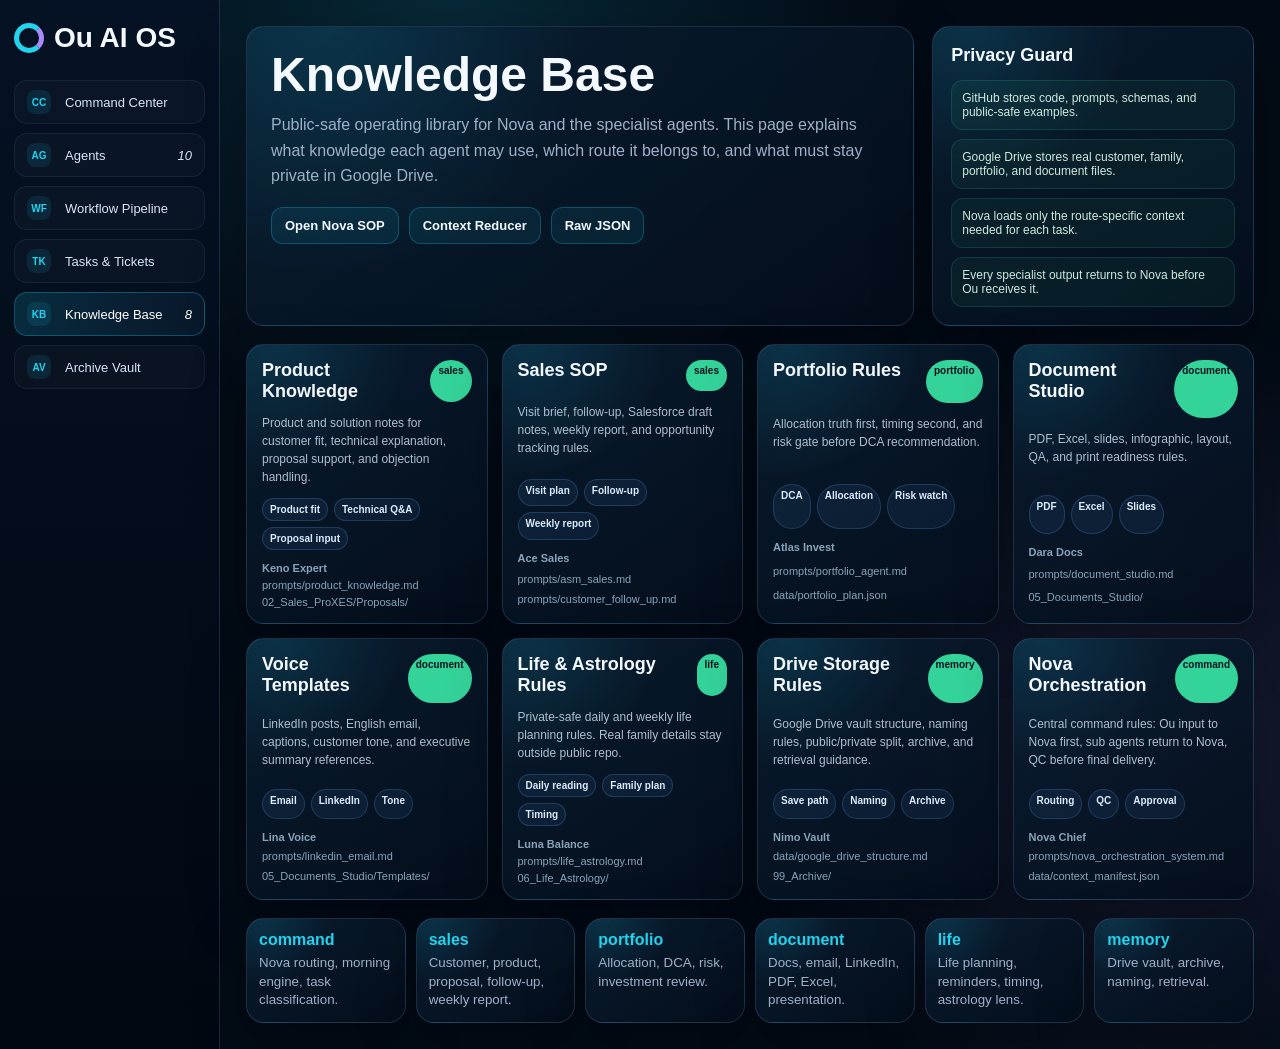
==== knowledge.html @ ec050881 "Add dedicated office pages" ====
<!doctype html>
<html lang="en">
  <head>
    <meta charset="utf-8" />
    <meta name="viewport" content="width=device-width, initial-scale=1" />
    <title>Ou AI Command Office - Knowledge Base</title>
    <style>
      :root {
        color-scheme: dark;
        --bg: #030b16;
        --panel: #071525;
        --line: rgba(119, 171, 217, 0.2);
        --text: #f4f8ff;
        --muted: #9fb1c8;
        --cyan: #22d3ee;
        --green: #34d399;
        --blue: #60a5fa;
        --purple: #a78bfa;
        --gold: #f59e0b;
      }
      * { box-sizing: border-box; }
      body {
        margin: 0;
        min-height: 100vh;
        color: var(--text);
        background:
          radial-gradient(circle at 35% 0%, rgba(32, 220, 255, 0.14), transparent 34%),
          radial-gradient(circle at 90% 70%, rgba(167, 139, 250, 0.13), transparent 30%),
          var(--bg);
        font-family: Inter, "Segoe UI", Arial, sans-serif;
      }
      a { color: inherit; text-decoration: none; }
      .shell {
        min-height: 100vh;
        display: grid;
        grid-template-columns: 220px minmax(0, 1fr);
      }
      .side {
        padding: 22px 14px;
        border-right: 1px solid var(--line);
        background: linear-gradient(180deg, rgba(5, 18, 36, 0.98), rgba(2, 8, 18, 0.98));
      }
      .brand {
        display: flex;
        align-items: center;
        gap: 10px;
        margin-bottom: 26px;
        font-size: 28px;
        font-weight: 900;
      }
      .brand-mark {
        width: 30px;
        height: 30px;
        border: 5px solid var(--cyan);
        border-right-color: var(--purple);
        border-radius: 50%;
      }
      .menu {
        display: grid;
        gap: 9px;
      }
      .menu a {
        display: grid;
        grid-template-columns: 28px 1fr auto;
        align-items: center;
        gap: 10px;
        min-height: 44px;
        padding: 9px 12px;
        border: 1px solid rgba(119, 171, 217, 0.1);
        border-radius: 13px;
        color: #d7e6fb;
        background: rgba(255, 255, 255, 0.025);
        font-size: 13px;
      }
      .menu a.active,
      .menu a:hover {
        border-color: rgba(32, 220, 255, 0.28);
        color: white;
        background: linear-gradient(90deg, rgba(32, 220, 255, 0.14), rgba(96, 165, 250, 0.06));
      }
      .icon {
        display: grid;
        place-items: center;
        width: 24px;
        height: 24px;
        border-radius: 8px;
        color: var(--cyan);
        background: rgba(32, 220, 255, 0.1);
        font-size: 10px;
        font-weight: 900;
      }
      .main {
        min-width: 0;
        padding: 26px;
      }
      .hero {
        display: grid;
        grid-template-columns: minmax(0, 1.35fr) minmax(280px, 0.65fr);
        gap: 18px;
        margin-bottom: 18px;
      }
      .hero-card,
      .guard-card,
      .kb-card,
      .route-card {
        border: 1px solid var(--line);
        border-radius: 18px;
        background:
          radial-gradient(circle at 12% 0%, rgba(32, 220, 255, 0.12), transparent 38%),
          linear-gradient(145deg, rgba(10, 30, 51, 0.86), rgba(4, 14, 27, 0.92));
        box-shadow: 0 22px 58px rgba(0, 0, 0, 0.28);
      }
      .hero-card {
        padding: 24px;
      }
      h1, h2, h3, p { margin: 0; }
      h1 { font-size: clamp(30px, 4vw, 48px); line-height: 1.02; }
      .hero-card p {
        max-width: 760px;
        margin-top: 12px;
        color: var(--muted);
        line-height: 1.6;
      }
      .hero-actions {
        display: flex;
        flex-wrap: wrap;
        gap: 10px;
        margin-top: 18px;
      }
      .hero-actions a {
        padding: 10px 13px;
        border: 1px solid rgba(32, 220, 255, 0.24);
        border-radius: 12px;
        background: rgba(32, 220, 255, 0.08);
        font-weight: 800;
        font-size: 13px;
      }
      .guard-card {
        padding: 18px;
      }
      .guard-card h2 { font-size: 18px; }
      .guard-card ul {
        display: grid;
        gap: 9px;
        margin: 14px 0 0;
        padding: 0;
        list-style: none;
      }
      .guard-card li {
        padding: 10px;
        border: 1px solid rgba(52, 211, 153, 0.16);
        border-radius: 12px;
        color: #cdeadd;
        background: rgba(52, 211, 153, 0.06);
        font-size: 12px;
      }
      .grid {
        display: grid;
        grid-template-columns: repeat(4, minmax(0, 1fr));
        gap: 14px;
      }
      .kb-card {
        min-height: 238px;
        padding: 15px;
        display: grid;
        gap: 12px;
      }
      .kb-card header {
        display: flex;
        justify-content: space-between;
        gap: 10px;
      }
      .kb-card h2 { font-size: 18px; }
      .owner {
        width: max-content;
        padding: 5px 8px;
        border-radius: 999px;
        color: #06111f;
        background: var(--green);
        font-size: 10px;
        font-weight: 900;
      }
      .kb-card p {
        color: #aebfd1;
        font-size: 12px;
        line-height: 1.5;
      }
      .chips {
        display: flex;
        flex-wrap: wrap;
        gap: 6px;
      }
      .chips span {
        padding: 5px 7px;
        border: 1px solid rgba(96, 165, 250, 0.22);
        border-radius: 999px;
        color: #dcecff;
        background: rgba(96, 165, 250, 0.08);
        font-size: 10px;
        font-weight: 800;
      }
      .sources {
        display: grid;
        gap: 5px;
        color: #88a4bb;
        font-size: 11px;
      }
      .routes {
        display: grid;
        grid-template-columns: repeat(6, minmax(0, 1fr));
        gap: 10px;
        margin-top: 18px;
      }
      .route-card {
        padding: 12px;
      }
      .route-card strong {
        display: block;
        color: var(--cyan);
      }
      .route-card small {
        display: block;
        margin-top: 5px;
        color: var(--muted);
        line-height: 1.4;
      }
      @media (max-width: 1180px) {
        .shell { grid-template-columns: 78px minmax(0, 1fr); }
        .brand span, .menu span:not(.icon), .menu em { display: none; }
        .menu a { grid-template-columns: 1fr; justify-items: center; }
        .hero { grid-template-columns: 1fr; }
        .grid { grid-template-columns: repeat(2, minmax(0, 1fr)); }
        .routes { grid-template-columns: repeat(3, minmax(0, 1fr)); }
      }
      @media (max-width: 720px) {
        .shell { display: block; }
        .side { position: sticky; top: 0; z-index: 3; display: flex; gap: 12px; overflow-x: auto; padding: 12px; }
        .brand { margin: 0; min-width: 120px; }
        .menu { display: flex; }
        .menu a { min-width: 56px; }
        .main { padding: 16px; }
        .grid, .routes { grid-template-columns: 1fr; }
      }
    </style>
  </head>
  <body>
    <div class="shell">
      <aside class="side">
        <a class="brand" href="./"><span class="brand-mark"></span><span>Ou AI OS</span></a>
        <nav class="menu" aria-label="Office navigation">
          <a href="./"><span class="icon">CC</span><span>Command Center</span></a>
          <a href="./team"><span class="icon">AG</span><span>Agents</span><em>10</em></a>
          <a href="./workflow"><span class="icon">WF</span><span>Workflow Pipeline</span></a>
          <a href="./tasks"><span class="icon">TK</span><span>Tasks & Tickets</span></a>
          <a class="active" href="./knowledge"><span class="icon">KB</span><span>Knowledge Base</span><em>8</em></a>
          <a href="https://drive.google.com/drive/folders/1uDn-U5ZFm7yRhoUu9gvdvu2xy3UGS_lU?usp=sharing" target="_blank" rel="noopener"><span class="icon">AV</span><span>Archive Vault</span></a>
        </nav>
      </aside>
      <main class="main">
        <section class="hero">
          <article class="hero-card">
            <h1>Knowledge Base</h1>
            <p>Public-safe operating library for Nova and the specialist agents. This page explains what knowledge each agent may use, which route it belongs to, and what must stay private in Google Drive.</p>
            <div class="hero-actions">
              <a href="./docs/nova_orchestration_sop.md">Open Nova SOP</a>
              <a href="./docs/nova_context_reducer.md">Context Reducer</a>
              <a href="./data/knowledge_base.json">Raw JSON</a>
            </div>
          </article>
          <aside class="guard-card">
            <h2>Privacy Guard</h2>
            <ul>
              <li>GitHub stores code, prompts, schemas, and public-safe examples.</li>
              <li>Google Drive stores real customer, family, portfolio, and document files.</li>
              <li>Nova loads only the route-specific context needed for each task.</li>
              <li>Every specialist output returns to Nova before Ou receives it.</li>
            </ul>
          </aside>
        </section>
        <section class="grid" id="kbGrid"></section>
        <section class="routes" id="routeGrid"></section>
      </main>
    </div>
    <script>
      const categories = [
        ["Product Knowledge", "Keno Expert", "sales", "Product and solution notes for customer fit, technical explanation, proposal support, and objection handling.", ["Product fit", "Technical Q&A", "Proposal input"], ["prompts/product_knowledge.md", "02_Sales_ProXES/Proposals/"]],
        ["Sales SOP", "Ace Sales", "sales", "Visit brief, follow-up, Salesforce draft notes, weekly report, and opportunity tracking rules.", ["Visit plan", "Follow-up", "Weekly report"], ["prompts/asm_sales.md", "prompts/customer_follow_up.md"]],
        ["Portfolio Rules", "Atlas Invest", "portfolio", "Allocation truth first, timing second, and risk gate before DCA recommendation.", ["DCA", "Allocation", "Risk watch"], ["prompts/portfolio_agent.md", "data/portfolio_plan.json"]],
        ["Document Studio", "Dara Docs", "document", "PDF, Excel, slides, infographic, layout, QA, and print readiness rules.", ["PDF", "Excel", "Slides"], ["prompts/document_studio.md", "05_Documents_Studio/"]],
        ["Voice Templates", "Lina Voice", "document", "LinkedIn posts, English email, captions, customer tone, and executive summary references.", ["Email", "LinkedIn", "Tone"], ["prompts/linkedin_email.md", "05_Documents_Studio/Templates/"]],
        ["Life & Astrology Rules", "Luna Balance", "life", "Private-safe daily and weekly life planning rules. Real family details stay outside public repo.", ["Daily reading", "Family plan", "Timing"], ["prompts/life_astrology.md", "06_Life_Astrology/"]],
        ["Drive Storage Rules", "Nimo Vault", "memory", "Google Drive vault structure, naming rules, public/private split, archive, and retrieval guidance.", ["Save path", "Naming", "Archive"], ["data/google_drive_structure.md", "99_Archive/"]],
        ["Nova Orchestration", "Nova Chief", "command", "Central command rules: Ou input to Nova first, sub agents return to Nova, QC before final delivery.", ["Routing", "QC", "Approval"], ["prompts/nova_orchestration_system.md", "data/context_manifest.json"]]
      ];
      const routes = [
        ["command", "Nova routing, morning engine, task classification."],
        ["sales", "Customer, product, proposal, follow-up, weekly report."],
        ["portfolio", "Allocation, DCA, risk, investment review."],
        ["document", "Docs, email, LinkedIn, PDF, Excel, presentation."],
        ["life", "Life planning, reminders, timing, astrology lens."],
        ["memory", "Drive vault, archive, naming, retrieval."]
      ];
      document.querySelector("#kbGrid").innerHTML = categories.map((item) => `
        <article class="kb-card">
          <header><h2>${item[0]}</h2><span class="owner">${item[2]}</span></header>
          <p>${item[3]}</p>
          <div class="chips">${item[4].map((chip) => `<span>${chip}</span>`).join("")}</div>
          <div class="sources"><strong>${item[1]}</strong>${item[5].map((source) => `<span>${source}</span>`).join("")}</div>
        </article>
      `).join("");
      document.querySelector("#routeGrid").innerHTML = routes.map((route) => `
        <article class="route-card"><strong>${route[0]}</strong><small>${route[1]}</small></article>
      `).join("");
    </script>
  </body>
</html>
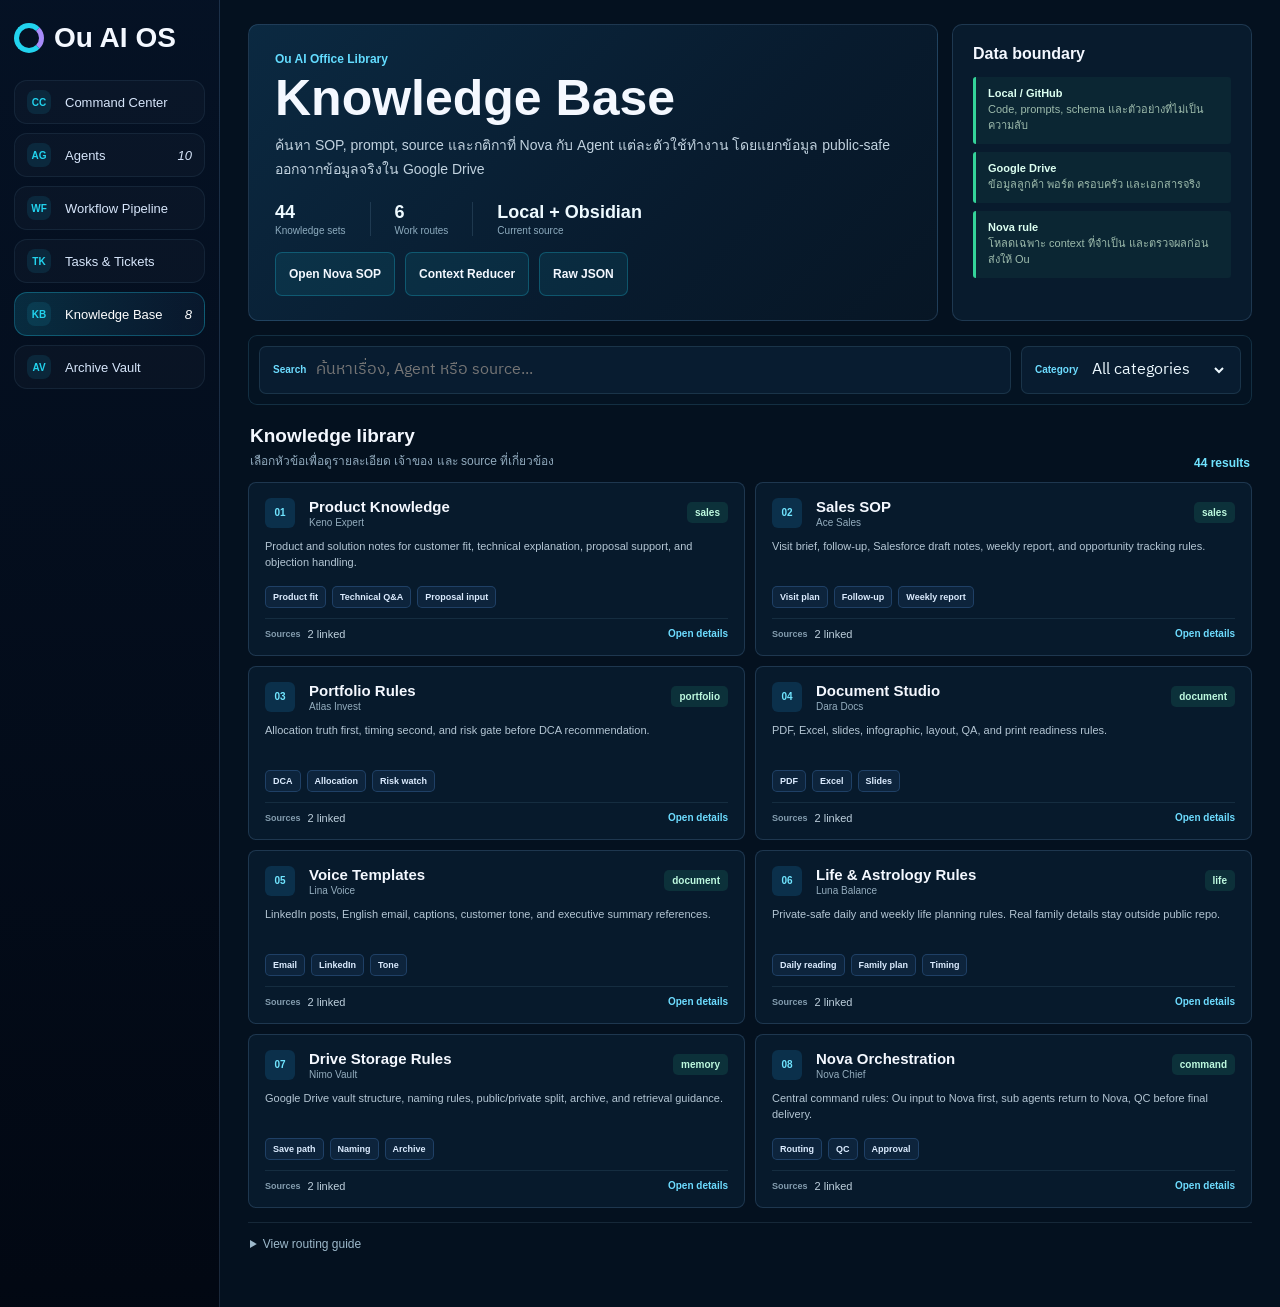
==== commit f361c4c2: "Improve UX and add Obsidian OpenRouter support" ====
--- a/knowledge.html
+++ b/knowledge.html
@@ -211,6 +211,9 @@
         gap: 10px;
         margin-top: 18px;
       }
+      .synced-section { margin-top: 18px; }
+      .synced-heading { margin-bottom: 12px; }
+      .synced-heading p { margin-top: 6px; color: var(--muted); }
       .route-card {
         padding: 12px;
       }
@@ -242,8 +245,9 @@
         .grid, .routes { grid-template-columns: 1fr; }
       }
     </style>
+    <link rel="stylesheet" href="./ui-polish.css" />
   </head>
-  <body>
+  <body class="knowledge-page">
     <div class="shell">
       <aside class="side">
         <a class="brand" href="./"><span class="brand-mark"></span><span>Ou AI OS</span></a>
@@ -259,8 +263,10 @@
       <main class="main">
         <section class="hero">
           <article class="hero-card">
+            <span class="page-kicker">Ou AI Office Library</span>
             <h1>Knowledge Base</h1>
-            <p>Public-safe operating library for Nova and the specialist agents. This page explains what knowledge each agent may use, which route it belongs to, and what must stay private in Google Drive.</p>
+            <p>ค้นหา SOP, prompt, source และกติกาที่ Nova กับ Agent แต่ละตัวใช้ทำงาน โดยแยกข้อมูล public-safe ออกจากข้อมูลจริงใน Google Drive</p>
+            <div class="kb-summary"><div><strong id="knowledgeTotal">8</strong><span>Knowledge sets</span></div><div><strong>6</strong><span>Work routes</span></div><div><strong id="knowledgeSource">Local</strong><span>Current source</span></div></div>
             <div class="hero-actions">
               <a href="./docs/nova_orchestration_sop.md">Open Nova SOP</a>
               <a href="./docs/nova_context_reducer.md">Context Reducer</a>
@@ -268,17 +274,26 @@
             </div>
           </article>
           <aside class="guard-card">
-            <h2>Privacy Guard</h2>
+            <h2>Data boundary</h2>
             <ul>
-              <li>GitHub stores code, prompts, schemas, and public-safe examples.</li>
-              <li>Google Drive stores real customer, family, portfolio, and document files.</li>
-              <li>Nova loads only the route-specific context needed for each task.</li>
-              <li>Every specialist output returns to Nova before Ou receives it.</li>
+              <li><strong>Local / GitHub</strong><span>Code, prompts, schema และตัวอย่างที่ไม่เป็นความลับ</span></li>
+              <li><strong>Google Drive</strong><span>ข้อมูลลูกค้า พอร์ต ครอบครัว และเอกสารจริง</span></li>
+              <li><strong>Nova rule</strong><span>โหลดเฉพาะ context ที่จำเป็น และตรวจผลก่อนส่งให้ Ou</span></li>
             </ul>
           </aside>
         </section>
+        <section class="kb-tools" aria-label="Knowledge filters"><label class="kb-search"><span>Search</span><input id="kbSearch" type="search" placeholder="ค้นหาเรื่อง, Agent หรือ source..." aria-label="Search knowledge" /></label><label class="kb-select"><span>Category</span><select id="kbFilter" aria-label="Filter knowledge category"><option value="all">All categories</option><option value="command">Command</option><option value="sales">Sales</option><option value="portfolio">Portfolio</option><option value="document">Document</option><option value="life">Life</option><option value="memory">Memory</option></select></label></section>
+        <div class="kb-results-head"><div><h2>Knowledge library</h2><p>เลือกหัวข้อเพื่อดูรายละเอียด เจ้าของ และ source ที่เกี่ยวข้อง</p></div><strong id="kbResultCount">8 results</strong></div>
         <section class="grid" id="kbGrid"></section>
-        <section class="routes" id="routeGrid"></section>
+        <details class="route-section"><summary>View routing guide</summary><section class="routes" id="routeGrid"></section></details>
+        <section class="synced-section" hidden>
+          <div class="synced-heading">
+            <h2>Synced from Obsidian</h2>
+            <p id="obsidianSyncStatus">Loading public-safe notes...</p>
+          </div>
+          <div class="grid" id="obsidianGrid"></div>
+        </section>
+        <dialog id="kbDialog" class="kb-dialog"><button type="button" id="kbDialogClose" aria-label="Close knowledge details">Close</button><div id="kbDialogBody"></div></dialog>
       </main>
     </div>
     <script>
@@ -292,6 +307,7 @@
         ["Drive Storage Rules", "Nimo Vault", "memory", "Google Drive vault structure, naming rules, public/private split, archive, and retrieval guidance.", ["Save path", "Naming", "Archive"], ["data/google_drive_structure.md", "99_Archive/"]],
         ["Nova Orchestration", "Nova Chief", "command", "Central command rules: Ou input to Nova first, sub agents return to Nova, QC before final delivery.", ["Routing", "QC", "Approval"], ["prompts/nova_orchestration_system.md", "data/context_manifest.json"]]
       ];
+      let knowledgeItems = [...categories];
       const routes = [
         ["command", "Nova routing, morning engine, task classification."],
         ["sales", "Customer, product, proposal, follow-up, weekly report."],
@@ -300,17 +316,78 @@
         ["life", "Life planning, reminders, timing, astrology lens."],
         ["memory", "Drive vault, archive, naming, retrieval."]
       ];
-      document.querySelector("#kbGrid").innerHTML = categories.map((item) => `
-        <article class="kb-card">
-          <header><h2>${item[0]}</h2><span class="owner">${item[2]}</span></header>
+      function renderKnowledge() {
+        const query = document.querySelector("#kbSearch").value.trim().toLowerCase();
+        const filter = document.querySelector("#kbFilter").value;
+        const visible = knowledgeItems.filter((item) => (filter === "all" || item[2] === filter) && (!query || item.flat(3).join(" ").toLowerCase().includes(query)));
+        document.querySelector("#kbResultCount").textContent = `${visible.length} result${visible.length === 1 ? "" : "s"}`;
+        document.querySelector("#kbGrid").innerHTML = visible.map((item, index) => `
+        <article class="kb-card" tabindex="0" role="button" data-kb-title="${item[0]}" aria-label="Open ${item[0]} details">
+          <header><span class="kb-index">${String(index + 1).padStart(2, "0")}</span><div><h2>${item[0]}</h2><small>${item[1]}</small></div><span class="owner">${item[2]}</span></header>
           <p>${item[3]}</p>
           <div class="chips">${item[4].map((chip) => `<span>${chip}</span>`).join("")}</div>
-          <div class="sources"><strong>${item[1]}</strong>${item[5].map((source) => `<span>${source}</span>`).join("")}</div>
+          <div class="sources"><strong>Sources</strong><span>${item[5].length} linked</span><b>Open details</b></div>
         </article>
-      `).join("");
+        `).join("") || '<p class="empty-state">No matching knowledge found.</p>';
+        document.querySelectorAll("[data-kb-title]").forEach((card) => {
+          const open = () => {
+            const item = knowledgeItems.find((entry) => entry[0] === card.dataset.kbTitle);
+            document.querySelector("#kbDialogBody").innerHTML = `<h2>${item[0]}</h2><p>${item[3]}</p><h3>Owner</h3><p>${item[1]}</p><h3>Sources</h3><p>${item[5].join("<br>")}</p>`;
+            document.querySelector("#kbDialog").showModal();
+          };
+          card.addEventListener("click", open);
+          card.addEventListener("keydown", (event) => { if (event.key === "Enter" || event.key === " ") open(); });
+        });
+      }
+      document.querySelector("#kbSearch").addEventListener("input", renderKnowledge);
+      document.querySelector("#kbFilter").addEventListener("change", renderKnowledge);
+      document.querySelector("#kbDialogClose").addEventListener("click", () => document.querySelector("#kbDialog").close());
+      renderKnowledge();
       document.querySelector("#routeGrid").innerHTML = routes.map((route) => `
         <article class="route-card"><strong>${route[0]}</strong><small>${route[1]}</small></article>
       `).join("");
+
+      function escapeHtml(value) {
+        return String(value ?? "").replace(/[&<>"']/g, (character) => ({
+          "&": "&amp;", "<": "&lt;", ">": "&gt;", '"': "&quot;", "'": "&#039;"
+        })[character]);
+      }
+
+      async function loadObsidianKnowledge() {
+        const status = document.querySelector("#obsidianSyncStatus");
+        const grid = document.querySelector("#obsidianGrid");
+        try {
+          const response = await fetch("./data/obsidian_knowledge.json", { cache: "no-store" });
+          if (!response.ok) throw new Error(`HTTP ${response.status}`);
+          const payload = await response.json();
+          status.textContent = `${payload.count} public-safe notes synced at ${new Date(payload.generated_utc).toLocaleString()}`;
+          const obsidianItems = payload.notes.map((note) => [
+            note.title,
+            "Obsidian Vault",
+            ({ Agents: "command", Knowledge: "memory", Operations: "command", Prompts: "command", Reference: "memory" })[note.section] || "memory",
+            note.summary,
+            note.tags || [],
+            [note.vault_path]
+          ]);
+          knowledgeItems = [...categories, ...obsidianItems];
+          document.querySelector("#knowledgeTotal").textContent = knowledgeItems.length;
+          document.querySelector("#knowledgeSource").textContent = "Local + Obsidian";
+          renderKnowledge();
+          grid.innerHTML = payload.notes.map((note) => `
+            <article class="kb-card">
+              <header><h2>${escapeHtml(note.title)}</h2><span class="owner">${escapeHtml(note.section)}</span></header>
+              <p>${escapeHtml(note.summary)}</p>
+              <div class="chips">${(note.tags || []).map((tag) => `<span>${escapeHtml(tag)}</span>`).join("")}</div>
+              <div class="sources"><strong>Obsidian</strong><span>${escapeHtml(note.vault_path)}</span></div>
+            </article>
+          `).join("");
+        } catch (error) {
+          status.textContent = "No Obsidian export found. Run sync-obsidian.cmd on the office computer.";
+          grid.innerHTML = "";
+        }
+      }
+
+      loadObsidianKnowledge();
     </script>
   </body>
 </html>
--- a/ui-polish.css
+++ b/ui-polish.css
@@ -0,0 +1,792 @@
+@import url('https://fonts.googleapis.com/css2?family=IBM+Plex+Sans+Thai:wght@400;500;600;700&display=swap');
+/* Shared local polish for the Ou AI OS pages. */
+html {
+  background: #030b16;
+}
+
+body, button, input, textarea, select { font-family: "IBM Plex Sans Thai", Inter, system-ui, sans-serif !important; }
+.nova-chat-head-actions { display:flex; align-items:center; gap:8px; }
+.nova-chat-head-actions button, .nova-chat-actions button { min-height:44px; border:1px solid rgba(72,201,255,.28); border-radius:8px; background:#0a2942; color:#e9f8ff; padding:8px 11px; font:inherit; cursor:pointer; }
+.nova-route-meta { display:flex; flex-wrap:wrap; gap:6px; color:#b7cada; font-size:11px; }
+.nova-route-meta span { padding:5px 7px; border:1px solid rgba(124,171,204,.18); border-radius:6px; background:rgba(255,255,255,.035); }
+.nova-chat-actions { display:grid; grid-template-columns:repeat(2,minmax(0,1fr)); gap:7px; }
+.nova-chat-actions[hidden] { display:none; }
+.scene-name-fix::after { content:""; position:absolute; inset:-10px -14px; }
+.os-feed article:nth-child(n+4) { display:none; }
+.os-menu [data-action-title="Data & Insights"], .os-menu [data-action-title="Calendar"], .os-menu [data-action-title="Settings"] { display:none !important; }
+.os-feed p, .subtitle, .team-card p, .task p, .step p { color:#b7c8d8 !important; }
+.kb-tools, .task-tools { display:flex; gap:10px; margin:0 0 16px; }
+.kb-tools input, .kb-tools select, .task-tools button, .task select { min-height:44px; border:1px solid var(--ux-border); border-radius:8px; background:#091b2e; color:#eaf7ff; padding:9px 12px; font:inherit; }
+.kb-tools input { flex:1; min-width:0; }
+.kb-card[role="button"] { cursor:pointer; }
+.kb-dialog { width:min(560px,calc(100% - 28px)); border:1px solid rgba(78,202,255,.3); border-radius:10px; background:#071729; color:#eef9ff; padding:22px; box-shadow:0 30px 80px #000; }
+.kb-dialog::backdrop { background:rgba(0,0,0,.72); }
+.kb-dialog > button { float:right; min-height:44px; border:1px solid var(--ux-border); border-radius:8px; background:#0a2942; color:#fff; padding:8px 12px; }
+.empty-state { color:var(--ux-muted); padding:24px; }
+.task-tools button.active { border-color:#38c9ff; background:#0d3655; }
+.task select { width:100%; margin-top:4px; }
+.flow-state { display:inline-flex; margin-top:10px; color:#7ee7c5; font-weight:700; text-transform:none; }
+
+/* Knowledge workspace */
+.knowledge-page { background:#04111f; }
+.knowledge-page .main { max-width:1480px; margin:0 auto; padding:24px 28px 40px; }
+.knowledge-page .hero { grid-template-columns:minmax(0,1.5fr) minmax(300px,.5fr); gap:14px; margin-bottom:14px; }
+.knowledge-page .hero-card, .knowledge-page .guard-card { border-radius:10px; box-shadow:none; }
+.knowledge-page .hero-card { padding:24px 26px; background:linear-gradient(135deg,#0b2941,#081b2e 62%,#071625); }
+.knowledge-page .page-kicker { color:#63dcff; font-size:12px; font-weight:700; }
+.knowledge-page h1 { margin-top:6px; font-size:clamp(32px,4vw,50px) !important; letter-spacing:0; }
+.knowledge-page .hero-card > p { max-width:780px; margin-top:10px; font-size:14px; line-height:1.7; color:#c1d2df; }
+.knowledge-page .hero-actions { margin-top:16px; }
+.knowledge-page .hero-actions a { min-height:44px; display:inline-flex; align-items:center; border-radius:7px; font-size:12px; }
+.kb-summary { display:flex; gap:24px; margin-top:20px; }
+.kb-summary div { display:grid; gap:2px; padding-right:24px; border-right:1px solid rgba(142,188,216,.16); }
+.kb-summary div:last-child { border-right:0; }
+.kb-summary strong { color:#eefaff; font-size:18px; }
+.kb-summary span { color:#8eacbf; font-size:10px; }
+.knowledge-page .guard-card { padding:20px; background:#081b2d; }
+.knowledge-page .guard-card h2 { font-size:16px; }
+.knowledge-page .guard-card ul { gap:8px; }
+.knowledge-page .guard-card li { display:grid; gap:3px; padding:10px 12px; border:0; border-left:3px solid #34d399; border-radius:3px; background:rgba(52,211,153,.055); }
+.knowledge-page .guard-card li strong { color:#dcfff1; font-size:11px; }
+.knowledge-page .guard-card li span { color:#9dbbac; font-size:11px; line-height:1.45; }
+.knowledge-page .kb-tools { position:sticky; top:10px; z-index:15; display:grid; grid-template-columns:minmax(0,1fr) 220px; gap:10px; margin:0 0 20px; padding:10px; border:1px solid rgba(91,171,212,.18); border-radius:9px; background:rgba(5,20,35,.96); backdrop-filter:blur(16px); }
+.kb-search, .kb-select { display:grid; grid-template-columns:auto minmax(0,1fr); align-items:center; gap:10px; min-height:48px; padding:0 13px; border:1px solid rgba(120,174,207,.16); border-radius:7px; background:#081c30; }
+.kb-search > span, .kb-select > span { color:#6ddcff; font-size:10px; font-weight:700; }
+.kb-search input, .kb-select select { width:100%; min-height:44px; padding:0; border:0; outline:0; color:#edf9ff; background:transparent; }
+.kb-results-head { display:flex; align-items:end; justify-content:space-between; gap:20px; margin:0 2px 12px; }
+.kb-results-head h2 { font-size:19px; }
+.kb-results-head p { margin-top:4px; color:#91aabd; font-size:12px; }
+.kb-results-head > strong { color:#70e3ff; font-size:12px; }
+.knowledge-page #kbGrid { grid-template-columns:repeat(2,minmax(0,1fr)); gap:10px; }
+.knowledge-page .kb-card { min-height:0; padding:15px 16px; gap:10px; border-radius:8px; box-shadow:none; background:#071a2c; transition:border-color .18s ease,background .18s ease; }
+.knowledge-page .kb-card:hover, .knowledge-page .kb-card:focus-visible { transform:none; border-color:rgba(58,205,255,.55); background:#0a2237; }
+.knowledge-page .kb-card header { display:grid; grid-template-columns:34px minmax(0,1fr) auto; align-items:center; }
+.kb-index { display:grid; place-items:center; width:30px; height:30px; border-radius:6px; color:#70e5ff; background:#0b304b; font-size:10px; font-weight:700; }
+.knowledge-page .kb-card h2 { font-size:15px; }
+.knowledge-page .kb-card header small { display:block; margin-top:2px; color:#94adbe; font-size:10px; }
+.knowledge-page .owner { border-radius:5px; color:#bdf9df; background:rgba(52,211,153,.12); text-transform:none; }
+.knowledge-page .kb-card p { min-height:38px; color:#b4c6d4; font-size:11px; }
+.knowledge-page .chips span { border-radius:5px; font-size:9px; }
+.knowledge-page .sources { display:flex; align-items:center; gap:7px; padding-top:9px; border-top:1px solid rgba(127,176,207,.12); }
+.knowledge-page .sources strong { color:#849daf; font-size:9px; }
+.knowledge-page .sources span { color:#bed0dd; }
+.knowledge-page .sources b { margin-left:auto; color:#6ddcff; font-size:10px; }
+.route-section { margin-top:14px; border-top:1px solid rgba(132,175,202,.14); }
+.route-section summary { min-height:44px; padding:14px 2px; color:#9db9cb; font-size:12px; cursor:pointer; }
+.knowledge-page .routes { margin-top:0; }
+.knowledge-page .synced-section { padding-top:8px; border-top:1px solid rgba(132,175,202,.14); }
+button:focus-visible, a:focus-visible, input:focus-visible, textarea:focus-visible, select:focus-visible { outline:3px solid #38c9ff !important; outline-offset:2px; }
+
+@media (max-width: 760px) {
+  .knowledge-page .main { padding:12px 12px 86px !important; }
+  .knowledge-page .hero { display:block; }
+  .knowledge-page .hero-card { padding:18px; }
+  .knowledge-page .hero-card > p { font-size:12px; line-height:1.55; }
+  .knowledge-page .page-kicker { font-size:10px; }
+  .knowledge-page h1 { font-size:34px !important; }
+  .knowledge-page .hero-actions { display:grid; grid-template-columns:1fr 1fr; }
+  .knowledge-page .hero-actions a:last-child { display:none; }
+  .kb-summary { gap:12px; }
+  .kb-summary div { flex:1; padding-right:10px; }
+  .kb-summary strong { font-size:15px; }
+  .knowledge-page .guard-card { margin-top:10px; padding:13px; }
+  .knowledge-page .guard-card ul { grid-template-columns:1fr; }
+  .knowledge-page .guard-card li:nth-child(n+3) { display:none; }
+  .kb-tools { position:sticky; top:8px; z-index:20; padding:8px; background:#061426; border-radius:8px; }
+  .knowledge-page .kb-tools { grid-template-columns:1fr; gap:7px; margin-top:12px; }
+  .kb-search, .kb-select { grid-template-columns:62px minmax(0,1fr); }
+  .knowledge-page .kb-results-head { align-items:start; }
+  .knowledge-page .kb-results-head p { display:none; }
+  .knowledge-page #kbGrid { grid-template-columns:1fr !important; }
+  .knowledge-page .kb-card { padding:13px; }
+  .knowledge-page .kb-card p { min-height:0; }
+  .knowledge-page .chips { display:none; }
+  .knowledge-page .route-section, .knowledge-page .synced-section { display:none; }
+  .task-tools { overflow-x:auto; padding-bottom:4px; }
+  .task-tools button { flex:0 0 auto; }
+  .office-scene { min-height: clamp(300px, 76vw, 390px) !important; overflow:hidden; }
+  .office-scene-image { width:112% !important; max-width:none !important; margin-left:-6%; }
+  .scene-name-fix { min-height:34px !important; font-size:10px !important; }
+  .scene-name-fix::after { inset:-14px -18px; }
+  .nova-chat-card.chat-expanded { position:fixed !important; inset:12px 10px 70px !important; z-index:9999; margin:0 !important; display:grid; grid-template-rows:auto auto 1fr auto auto; background:#061426 !important; box-shadow:0 0 0 999px rgba(0,0,0,.72),0 20px 70px #000; }
+  .nova-chat-card.chat-expanded .nova-chat-log { max-height:none !important; height:auto; }
+  .nova-chat-card.chat-expanded #novaChatExpand::after { content:" / Close"; }
+  .os-nav { grid-template-columns:repeat(5,minmax(0,1fr)) !important; }
+  .os-nav button { min-height:58px !important; padding:5px 2px !important; display:flex !important; flex-direction:column; justify-content:center; gap:3px; }
+  .os-nav button span { display:block !important; font-size:9px !important; line-height:1.1; }
+  .os-nav button i { font-size:11px; }
+  .os-nav button b { display:none !important; }
+  .os-nav button span { position:static !important; visibility:visible !important; opacity:1 !important; width:auto !important; height:auto !important; clip:auto !important; }
+  .os-nav button[data-mobile-label] span { display:none !important; }
+  .os-nav button[data-mobile-label] { position:relative !important; padding-bottom:16px !important; }
+  .os-nav button[data-mobile-label]::after { content:attr(data-mobile-label); position:absolute; left:2px; right:2px; bottom:3px; display:block; color:#b9cddd; font-size:8px; line-height:1; text-align:center; white-space:nowrap; }
+  .os-nav button[data-mobile-label] i { display:none !important; }
+  .os-nav button[data-mobile-label] { padding:8px 2px !important; }
+  .os-nav button[data-mobile-label]::after { position:static; font-size:10px; line-height:1.15; color:#d8e9f7; }
+  .team-card { display:grid !important; grid-template-columns:88px minmax(0,1fr); gap:12px; align-items:center; padding:10px !important; }
+  .team-card img { width:88px !important; height:88px !important; grid-row:1 / span 4; border-radius:10px !important; }
+  .team-card h3, .team-card small, .team-card p, .team-card .skills { grid-column:2; }
+  .team-card p { display:-webkit-box; -webkit-line-clamp:2; -webkit-box-orient:vertical; overflow:hidden; }
+}
+
+@media (prefers-reduced-motion: reduce) {
+  *, *::before, *::after { animation-duration:.01ms !important; animation-iteration-count:1 !important; scroll-behavior:auto !important; transition-duration:.01ms !important; }
+}
+
+:root {
+  --ux-surface: rgba(8, 22, 38, 0.92);
+  --ux-surface-raised: rgba(12, 31, 52, 0.96);
+  --ux-border: rgba(135, 177, 211, 0.16);
+  --ux-muted: #9fb5c9;
+}
+
+body,
+.shell,
+.os-shell,
+.main,
+main,
+section,
+article,
+aside,
+nav,
+div {
+  min-width: 0;
+}
+
+body {
+  font-family: "Leelawadee UI", "Segoe UI", Tahoma, Arial, sans-serif !important;
+}
+
+button,
+a,
+textarea {
+  font: inherit;
+}
+
+button,
+a {
+  -webkit-tap-highlight-color: transparent;
+}
+
+:focus-visible {
+  outline: 2px solid #22d3ee;
+  outline-offset: 3px;
+}
+
+.ux-quick-actions {
+  display: grid;
+  grid-template-columns: repeat(2, minmax(0, 1fr));
+  gap: 8px;
+  margin-top: 14px;
+}
+
+.ux-quick-actions button {
+  display: grid;
+  grid-template-columns: 30px minmax(0, 1fr);
+  gap: 9px;
+  align-items: center;
+  min-height: 58px;
+  padding: 9px;
+  border: 1px solid var(--ux-border);
+  border-radius: 12px;
+  color: #eaf7ff;
+  background: linear-gradient(145deg, rgba(13, 39, 64, 0.9), rgba(5, 18, 32, 0.92));
+  text-align: left;
+  cursor: pointer;
+  transition: transform 160ms ease, border-color 160ms ease, background 160ms ease;
+}
+
+.ux-quick-actions button:hover {
+  transform: translateY(-2px);
+  border-color: rgba(32, 220, 255, 0.42);
+  background: linear-gradient(145deg, rgba(19, 53, 84, 0.96), rgba(7, 24, 42, 0.96));
+}
+
+.ux-quick-actions i {
+  display: grid;
+  place-items: center;
+  width: 30px;
+  height: 30px;
+  border-radius: 9px;
+  color: #06111f;
+  background: #67e8f9;
+  font-size: 9px;
+  font-style: normal;
+  font-weight: 900;
+}
+
+.ux-quick-actions strong,
+.ux-quick-actions small {
+  display: block;
+}
+
+.ux-quick-actions strong {
+  font-size: 11px;
+}
+
+.ux-quick-actions small {
+  margin-top: 3px;
+  color: var(--ux-muted);
+  font-size: 9px;
+}
+
+.ux-section-title {
+  display: flex;
+  align-items: end;
+  justify-content: space-between;
+  gap: 12px;
+  margin-top: 16px;
+}
+
+.ux-section-title span {
+  color: #eff9ff;
+  font-size: 14px;
+  font-weight: 900;
+}
+
+.ux-section-title small {
+  color: var(--ux-muted);
+  font-size: 9px;
+}
+
+.reference-dashboard .os-right {
+  grid-template-rows: auto auto auto auto auto minmax(160px, 1fr) !important;
+}
+
+@media (max-width: 1380px) {
+  body {
+    height: auto !important;
+    min-height: 100vh;
+    overflow-x: hidden !important;
+    overflow-y: auto !important;
+  }
+
+  .page {
+    min-height: 100vh !important;
+    height: auto !important;
+    padding: 0 !important;
+  }
+
+  .page > .topbar,
+  .page > .main,
+  .page > .team-board,
+  .page > .footer {
+    display: none !important;
+  }
+
+  .reference-dashboard {
+    position: relative !important;
+    inset: auto !important;
+    display: block !important;
+    min-height: 100vh;
+    overflow: visible !important;
+    background: #020711;
+  }
+
+  .reference-dashboard .os-shell {
+    width: 100% !important;
+    height: auto !important;
+    min-height: 100vh;
+    display: grid !important;
+    grid-template-columns: 78px minmax(0, 1fr) !important;
+    grid-template-rows: 70px auto auto 64px !important;
+  }
+
+  .reference-dashboard .os-left {
+    grid-column: 1 !important;
+    grid-row: 1 / 5 !important;
+    padding: 16px 10px !important;
+  }
+
+  .reference-dashboard .os-brand {
+    justify-content: center;
+  }
+
+  .reference-dashboard .os-brand > span:last-child,
+  .reference-dashboard .os-menu span,
+  .reference-dashboard .os-menu b,
+  .reference-dashboard .os-left > div:last-child {
+    display: none;
+  }
+
+  .reference-dashboard .os-menu button,
+  .reference-dashboard .os-menu a {
+    grid-template-columns: 1fr !important;
+    justify-items: center;
+    min-height: 46px;
+    padding: 9px !important;
+  }
+
+  .reference-dashboard .os-top {
+    grid-column: 2 !important;
+    grid-row: 1 !important;
+  }
+
+  .reference-dashboard .office-core {
+    grid-column: 2 !important;
+    grid-row: 2 !important;
+    width: 100%;
+    aspect-ratio: 1792 / 1024;
+    min-height: 0;
+  }
+
+  .reference-dashboard .os-right {
+    grid-column: 2 !important;
+    grid-row: 3 !important;
+    min-height: 560px;
+    overflow-y: auto !important;
+    overscroll-behavior: contain;
+  }
+
+  .reference-dashboard .os-feed {
+    max-height: 360px;
+  }
+
+  .reference-dashboard .os-right .nova-chat-card {
+    border: 1px solid rgba(52, 211, 153, 0.24);
+    background: linear-gradient(145deg, rgba(8, 43, 45, 0.9), rgba(4, 20, 31, 0.94));
+  }
+
+  .reference-dashboard .os-right .nova-chat-log {
+    max-height: 220px;
+  }
+
+  .reference-dashboard .os-bottom {
+    grid-column: 2 !important;
+    grid-row: 4 !important;
+  }
+}
+
+@media (max-width: 760px) {
+  .reference-dashboard .os-shell {
+    display: block !important;
+  }
+
+  .reference-dashboard .os-left {
+    position: fixed;
+    left: 0;
+    right: 0;
+    bottom: 0;
+    top: auto;
+    z-index: 30;
+    display: block !important;
+    padding: 8px 10px calc(8px + env(safe-area-inset-bottom)) !important;
+    border-right: 0 !important;
+    border-top: 1px solid rgba(132, 169, 190, 0.16);
+    border-bottom: 0;
+    background: rgba(3, 12, 24, 0.96) !important;
+    backdrop-filter: blur(18px);
+  }
+
+  .reference-dashboard .os-brand {
+    display: none;
+  }
+
+  .reference-dashboard .os-mark {
+    width: 28px;
+    height: 28px;
+    border-width: 4px;
+  }
+
+  .reference-dashboard .os-menu {
+    width: calc(100vw - 20px) !important;
+    display: grid !important;
+    grid-template-columns: repeat(5, minmax(0, 1fr));
+    gap: 4px !important;
+    overflow: visible;
+  }
+
+  .reference-dashboard .os-menu::-webkit-scrollbar {
+    display: none;
+  }
+
+  .reference-dashboard .os-menu button,
+  .reference-dashboard .os-menu a {
+    width: 100%;
+    min-height: 40px;
+    border-radius: 10px;
+    padding: 7px !important;
+  }
+
+  .reference-dashboard .os-menu > :nth-child(n + 6) {
+    display: none;
+  }
+
+  .reference-dashboard .os-menu i {
+    width: 24px;
+    height: 24px;
+  }
+
+  .reference-dashboard .os-top {
+    display: flex !important;
+    min-height: 82px;
+    padding: 14px 16px !important;
+  }
+
+  .reference-dashboard .os-top h1 {
+    font-size: 20px !important;
+  }
+
+  .reference-dashboard .os-top-status {
+    display: none !important;
+  }
+
+  .reference-dashboard .os-top-status > span:not(.os-pill) {
+    display: none;
+  }
+
+  .reference-dashboard .os-pill {
+    padding: 7px 9px !important;
+    font-size: 10px !important;
+  }
+
+  .reference-dashboard .office-core {
+    position: relative;
+    width: 100%;
+    min-height: 246px;
+    aspect-ratio: 1792 / 1024;
+  }
+
+  .reference-dashboard .scene-name-fix {
+    min-width: 0 !important;
+    min-height: 16px !important;
+    padding: 3px 5px !important;
+    border-radius: 5px !important;
+    font-size: 7px !important;
+    box-shadow: 0 2px 7px rgba(0, 0, 0, 0.42) !important;
+  }
+
+  .reference-dashboard .scene-name-fix::before {
+    width: 11px !important;
+    height: 11px !important;
+    margin-right: 3px !important;
+    border-radius: 3px !important;
+    font-size: 6px !important;
+  }
+
+  .reference-dashboard .agent-detail {
+    display: none;
+  }
+
+  .reference-dashboard .os-right {
+    display: block !important;
+    width: 100% !important;
+    max-width: 100% !important;
+    min-height: 0 !important;
+    padding: 16px 12px 18px !important;
+    border-left: 0 !important;
+    border-top: 1px solid rgba(132, 169, 190, 0.16);
+    overflow: hidden !important;
+  }
+
+  .reference-dashboard .os-right > * {
+    width: calc(100vw - 24px) !important;
+    max-width: calc(100vw - 24px) !important;
+  }
+
+  .ux-quick-actions {
+    margin-top: 12px;
+  }
+
+  .reference-dashboard .os-tabs {
+    width: 100%;
+    grid-template-columns: repeat(4, minmax(0, 1fr)) !important;
+    margin: 12px 0 !important;
+  }
+
+  .reference-dashboard .os-tabs button {
+    min-width: 0;
+    padding-inline: 3px;
+    font-size: 9px;
+  }
+
+  .reference-dashboard .os-feed {
+    max-height: none !important;
+    overflow: visible !important;
+  }
+
+  .reference-dashboard .os-feed article:nth-of-type(n + 4) {
+    display: none;
+  }
+
+  .reference-dashboard .os-feed article {
+    grid-template-columns: 40px minmax(0, 1fr) !important;
+  }
+
+  .reference-dashboard .os-feed article > small {
+    grid-column: 2;
+    justify-self: start;
+  }
+
+  .reference-dashboard .os-right .nova-chat-card {
+    width: 100%;
+    max-width: 100%;
+    margin-top: 16px !important;
+    overflow: hidden;
+  }
+
+  .reference-dashboard .os-right .nova-chat-log {
+    max-height: 300px !important;
+  }
+
+  .reference-dashboard .nova-chat-form {
+    width: 100%;
+    grid-template-columns: minmax(0, 1fr) 58px !important;
+  }
+
+  .reference-dashboard .nova-chat-form textarea {
+    width: 100%;
+    min-width: 0;
+    max-width: 100%;
+    resize: vertical;
+  }
+
+  .reference-dashboard .nova-chat-send {
+    width: 58px;
+    min-width: 0;
+    padding-inline: 4px;
+    font-size: 10px;
+  }
+
+  .reference-dashboard .nova-chat-log,
+  .reference-dashboard .chat-bubble {
+    max-width: 100%;
+    overflow-wrap: anywhere;
+  }
+
+  .reference-dashboard .os-bottom {
+    display: grid !important;
+    grid-template-columns: repeat(2, minmax(0, 1fr)) !important;
+    gap: 10px !important;
+    padding: 14px 12px 82px !important;
+  }
+
+  .reference-dashboard .os-metric {
+    min-height: 58px;
+    padding: 10px;
+    border: 1px solid rgba(132, 169, 190, 0.12);
+    border-radius: 12px;
+    background: rgba(255, 255, 255, 0.025);
+  }
+
+  .reference-dashboard .os-metric:last-child {
+    grid-column: 1 / -1;
+  }
+
+  /* Shared secondary-page mobile navigation. */
+  .shell,
+  .os-shell:not(.reference-dashboard .os-shell) {
+    width: 100% !important;
+    overflow-x: hidden;
+  }
+
+  .shell > .side,
+  body > .os-shell > .side {
+    position: fixed !important;
+    left: 0;
+    right: 0;
+    bottom: 0;
+    top: auto;
+    z-index: 30 !important;
+    width: 100%;
+    display: block !important;
+    padding: 8px 10px calc(8px + env(safe-area-inset-bottom)) !important;
+    overflow: hidden !important;
+    border-right: 0 !important;
+    border-top: 1px solid rgba(119, 171, 217, 0.2);
+    border-bottom: 0;
+    background: rgba(3, 12, 24, 0.96) !important;
+    backdrop-filter: blur(18px);
+  }
+
+  .shell > .side .brand,
+  body > .os-shell > .side .brand,
+  .shell > .side .side-card,
+  body > .os-shell > .side .side-card {
+    display: none !important;
+  }
+
+  .shell > .side .menu,
+  body > .os-shell > .side .menu {
+    width: calc(100vw - 20px) !important;
+    display: grid !important;
+    grid-template-columns: repeat(5, minmax(0, 1fr));
+    gap: 4px !important;
+  }
+
+  .shell > .side .menu a,
+  body > .os-shell > .side .menu a {
+    width: 100%;
+    min-width: 0 !important;
+    min-height: 48px;
+    padding: 7px !important;
+    border-radius: 11px !important;
+    display: grid !important;
+    place-items: center;
+    color: #d9eaf7 !important;
+    font-size: 10px !important;
+    line-height: 1.1;
+    text-align: center;
+  }
+
+  .shell > .side .menu > :nth-child(n + 6),
+  body > .os-shell > .side .menu > :nth-child(n + 6) {
+    display: none !important;
+  }
+
+  .shell > .side .menu a span:not(.icon):not(.nav-icon),
+  body > .os-shell > .side .menu a span:not(.icon):not(.nav-icon),
+  .shell > .side .menu em,
+  body > .os-shell > .side .menu em {
+    display: none !important;
+  }
+
+  .shell > .side .menu a .icon,
+  .shell > .side .menu a .nav-icon,
+  body > .os-shell > .side .menu a .icon,
+  body > .os-shell > .side .menu a .nav-icon {
+    display: none !important;
+  }
+
+  .shell > .side .menu a::after,
+  body > .os-shell > .side .menu a::after { display:block; }
+  .shell > .side .menu a:nth-child(1)::after,
+  body > .os-shell > .side .menu a:nth-child(1)::after { content:"Command"; }
+  .shell > .side .menu a:nth-child(2)::after,
+  body > .os-shell > .side .menu a:nth-child(2)::after { content:"Agents"; }
+  .shell > .side .menu a:nth-child(3)::after,
+  body > .os-shell > .side .menu a:nth-child(3)::after { content:"Workflow"; }
+  .shell > .side .menu a:nth-child(4)::after,
+  body > .os-shell > .side .menu a:nth-child(4)::after { content:"Tasks"; }
+  .shell > .side .menu a:nth-child(5)::after,
+  body > .os-shell > .side .menu a:nth-child(5)::after { content:"Knowledge"; }
+
+  .main {
+    width: 100%;
+    padding: 14px 14px 86px !important;
+    overflow-x: hidden;
+  }
+
+  .main > * {
+    width: calc(100vw - 28px) !important;
+    max-width: calc(100vw - 28px) !important;
+  }
+
+  .nova-card p,
+  .brief p,
+  .hero-card p,
+  .kb-card p,
+  .route-card p {
+    max-width: 100%;
+    white-space: normal !important;
+    overflow-wrap: anywhere;
+  }
+
+  .team-hero,
+  .hero,
+  .top,
+  .hero-card,
+  .guard-card,
+  .nova-card,
+  .team-intro,
+  .team-grid,
+  .grid,
+  .routes,
+  .board,
+  .matrix,
+  .pipeline {
+    width: 100% !important;
+    max-width: 100% !important;
+    overflow: hidden;
+  }
+
+  .actions,
+  .hero-actions {
+    width: 100%;
+    display: flex;
+    flex-wrap: wrap;
+  }
+
+  .actions a,
+  .hero-actions a {
+    max-width: 100%;
+    white-space: normal;
+  }
+
+  h1 {
+    font-size: clamp(30px, 10vw, 42px) !important;
+    overflow-wrap: anywhere;
+  }
+
+  p,
+  small,
+  strong,
+  span {
+    overflow-wrap: anywhere;
+  }
+
+  .team-grid,
+  .grid,
+  .routes,
+  .board,
+  .matrix,
+  .pipeline {
+    grid-template-columns: 1fr !important;
+  }
+
+  .team-hero,
+  .hero,
+  .top {
+    grid-template-columns: 1fr !important;
+  }
+
+  .brief-grid,
+  .brief {
+    grid-template-columns: repeat(2, minmax(0, 1fr)) !important;
+  }
+
+  .kb-card,
+  .route-card,
+  .task,
+  .step,
+  .agent-card,
+  .member-card {
+    max-width: 100%;
+  }
+}
+
+@media (max-width: 430px) {
+  .ux-section-title small {
+    display: none;
+  }
+
+  .brief-grid,
+  .brief {
+    grid-template-columns: 1fr !important;
+  }
+
+  .reference-dashboard .os-top {
+    align-items: flex-start !important;
+    gap: 8px;
+  }
+
+  .reference-dashboard .os-top small {
+    display: block;
+    margin-top: 5px;
+  }
+
+  .ux-quick-actions {
+    grid-template-columns: 1fr 1fr;
+  }
+
+  .ux-quick-actions button {
+    grid-template-columns: 26px minmax(0, 1fr);
+    min-height: 54px;
+    padding: 8px;
+  }
+
+  .ux-quick-actions i {
+    width: 26px;
+    height: 26px;
+  }
+}
